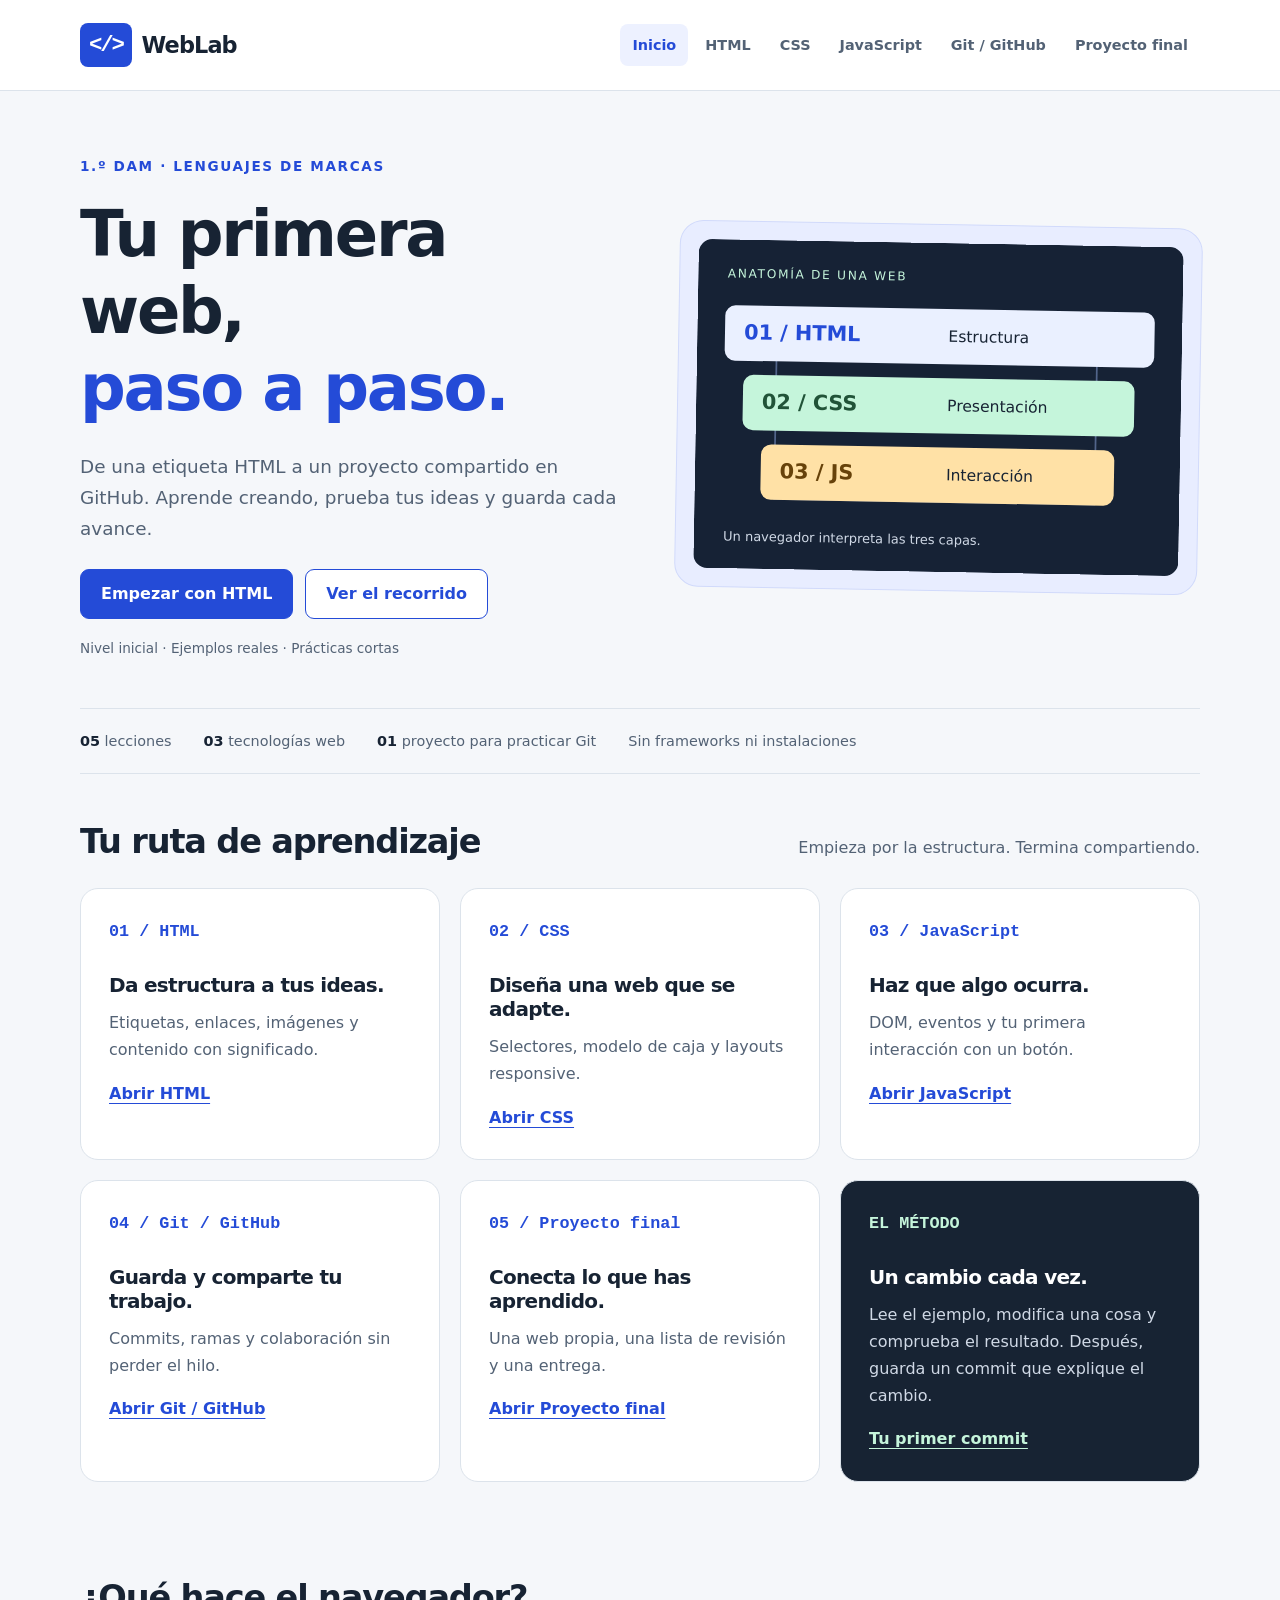
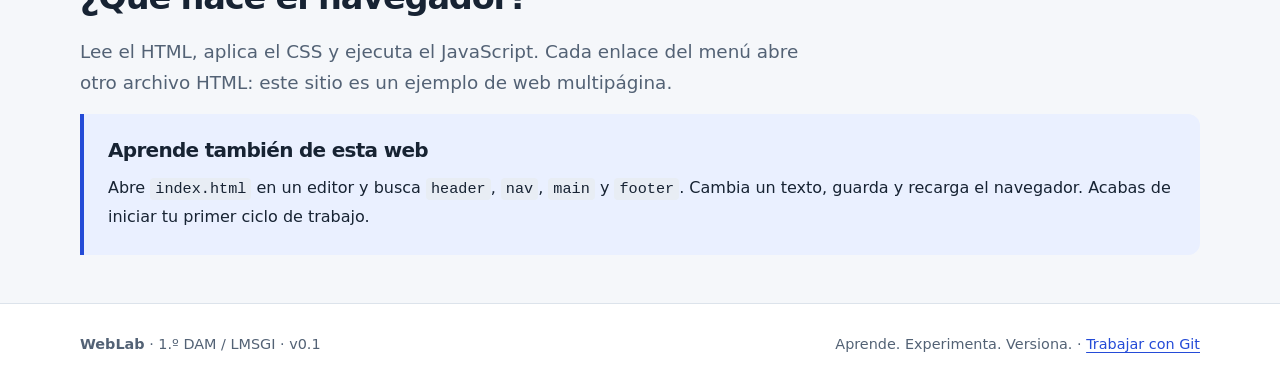
==== index.html @ 433b111e "Inicio del pryecto" ====
<!DOCTYPE html>
<html lang="es">
<head>
  <meta charset="UTF-8">
  <meta name="viewport" content="width=device-width, initial-scale=1">
  <meta name="description" content="Un minicurso práctico de HTML, CSS, JavaScript y Git para alumnado de 1.º DAM, módulo LMSGI.">
  <title>Tu primera web, paso a paso | WebLab · LMSGI</title>
  <link rel="icon" type="image/svg+xml" href="img/favicon.svg">
  <link rel="stylesheet" href="css/estilos.css">
  <script src="js/app.js" defer></script>
</head>
<body>
  <a class="skip-link" href="#contenido">Saltar al contenido</a>
  <header class="site-header">
    <div class="container header-inner">
      <a class="brand" href="index.html" aria-label="WebLab, inicio"><span class="brand-mark" aria-hidden="true">&lt;/&gt;</span> WebLab</a>
      <nav aria-label="Navegación principal"><ul class="nav-list"><li><a href="index.html" aria-current="page">Inicio</a></li><li><a href="html.html">HTML</a></li><li><a href="css.html">CSS</a></li><li><a href="javascript.html">JavaScript</a></li><li><a href="git-github.html">Git / GitHub</a></li><li><a href="proyecto.html">Proyecto final</a></li></ul></nav>
    </div>
  </header>
  <main id="contenido" class="container" tabindex="-1">

<section class="hero" aria-labelledby="inicio-titulo">
  <div><p class="eyebrow">1.º DAM · Lenguajes de marcas</p><h1 id="inicio-titulo">Tu primera web,<br><span>paso a paso.</span></h1><p class="lead">De una etiqueta HTML a un proyecto compartido en GitHub. Aprende creando, prueba tus ideas y guarda cada avance.</p>
  <div class="actions"><a class="button" href="html.html">Empezar con HTML</a><a class="button secondary" href="#ruta">Ver el recorrido</a></div><p class="hero-note">Nivel inicial · Ejemplos reales · Prácticas cortas</p></div>
  <div class="hero-media"><img src="img/web-stack.svg" width="560" height="380" alt="Una web combina HTML para la estructura, CSS para la presentación y JavaScript para la interacción."></div>
</section>
<div class="facts"><span><strong>05</strong> lecciones</span><span><strong>03</strong> tecnologías web</span><span><strong>01</strong> proyecto para practicar Git</span><span>Sin frameworks ni instalaciones</span></div>
<section id="ruta" class="section" aria-labelledby="ruta-titulo"><div class="section-title"><h2 id="ruta-titulo">Tu ruta de aprendizaje</h2><p>Empieza por la estructura. Termina compartiendo.</p></div><div class="cards"><article class="card"><span class="number">01 / HTML</span><h3>Da estructura a tus ideas.</h3><p>Etiquetas, enlaces, imágenes y contenido con significado.</p><a href="html.html">Abrir HTML</a></article><article class="card"><span class="number">02 / CSS</span><h3>Diseña una web que se adapte.</h3><p>Selectores, modelo de caja y layouts responsive.</p><a href="css.html">Abrir CSS</a></article><article class="card"><span class="number">03 / JavaScript</span><h3>Haz que algo ocurra.</h3><p>DOM, eventos y tu primera interacción con un botón.</p><a href="javascript.html">Abrir JavaScript</a></article><article class="card"><span class="number">04 / Git / GitHub</span><h3>Guarda y comparte tu trabajo.</h3><p>Commits, ramas y colaboración sin perder el hilo.</p><a href="git-github.html">Abrir Git / GitHub</a></article><article class="card"><span class="number">05 / Proyecto final</span><h3>Conecta lo que has aprendido.</h3><p>Una web propia, una lista de revisión y una entrega.</p><a href="proyecto.html">Abrir Proyecto final</a></article><article class="card highlight"><span class="number">EL MÉTODO</span><h3>Un cambio cada vez.</h3><p>Lee el ejemplo, modifica una cosa y comprueba el resultado. Después, guarda un commit que explique el cambio.</p><a href="git-github.html#primer-commit">Tu primer commit</a></article></div></section>
<section class="section" aria-labelledby="navegador-titulo"><h2 id="navegador-titulo">¿Qué hace el navegador?</h2><p class="lead">Lee el HTML, aplica el CSS y ejecuta el JavaScript. Cada enlace del menú abre otro archivo HTML: este sitio es un ejemplo de web multipágina.</p><div class="callout"><h3>Aprende también de esta web</h3><p>Abre <code>index.html</code> en un editor y busca <code>header</code>, <code>nav</code>, <code>main</code> y <code>footer</code>. Cambia un texto, guarda y recarga el navegador. Acabas de iniciar tu primer ciclo de trabajo.</p></div></section>
  </main>
  <footer class="site-footer">
    <div class="container footer-inner">
      <p><strong>WebLab</strong> · 1.º DAM / LMSGI · v0.1</p>
      <p>Aprende. Experimenta. Versiona. · <a href="git-github.html">Trabajar con Git</a></p>
    </div>
  </footer>
</body>
</html>
---- css/estilos.css ----
/* WebLab v0.1 · una hoja compartida para todas las páginas. */
:root {
  --ink: #172333;
  --muted: #536275;
  --paper: #f5f7fa;
  --blue: #244bd7;
  --line: #dce3eb;
  --mint: #c5f5db;
  --radius: 18px;
}
* { box-sizing: border-box; }
html { scroll-behavior: smooth; }
body { margin: 0; color: var(--ink); background: var(--paper); font: 1rem/1.7 system-ui, -apple-system, BlinkMacSystemFont, 'Segoe UI', sans-serif; }
img { display: block; max-width: 100%; height: auto; }
a { color: var(--blue); text-underline-offset: .22em; }
button, input { font: inherit; }
button, .button { min-height: 44px; }
button { cursor: pointer; }
:focus-visible { outline: 3px solid #b64500; outline-offset: 5px; }
.container { width: min(1120px, 90%); margin-inline: auto; }
.skip-link { position: absolute; top: -100px; left: 16px; z-index: 10; padding: 12px 20px; background: white; }
.skip-link:focus { top: 12px; }
.site-header { background: #fff; border-bottom: 1px solid var(--line); }
.header-inner { min-height: 90px; display: flex; align-items: center; justify-content: space-between; gap: 24px; flex-wrap: wrap; padding-block: 16px; }
.brand { display: inline-flex; gap: 10px; align-items: center; color: var(--ink); text-decoration: none; font-size: 1.4rem; font-weight: 800; letter-spacing: -.04em; }
.brand-mark { background: var(--blue); color: white; padding: 3px 9px; border-radius: 8px; font-family: monospace; letter-spacing: -.1em; }
.nav-list { display: flex; gap: 5px; flex-wrap: wrap; padding: 0; margin: 0; list-style: none; }
.nav-list a { display: block; padding: 9px 12px; border-radius: 8px; text-decoration: none; color: var(--muted); font-size: .9rem; font-weight: 600; }
.nav-list a:hover { background: #edf1ff; color: var(--blue); }
.nav-list a[aria-current='page'] { color: var(--blue); background: #edf1ff; }
.hero { padding: 64px 0 48px; display: grid; grid-template-columns: 1.05fr 1fr; gap: 48px; align-items: center; }
.eyebrow { margin: 0 0 18px; color: var(--blue); font-size: .85rem; font-weight: 750; letter-spacing: .12em; text-transform: uppercase; }
h1, h2, h3 { line-height: 1.2; letter-spacing: -.035em; }
h1 { font-size: clamp(2.5rem, 5vw, 4.4rem); margin: 0 0 24px; }
h1 span { color: var(--blue); }
h2 { font-size: clamp(1.6rem, 3vw, 2.1rem); margin: 0 0 18px; }
h3 { font-size: 1.25rem; margin: 0 0 12px; }
p { margin: 0 0 16px; }
.lead { color: var(--muted); font-size: 1.15rem; max-width: 62ch; }
.button { display: inline-flex; justify-content: center; align-items: center; border: 1px solid var(--blue); background: var(--blue); color: #fff; border-radius: 9px; padding: 10px 20px; font-weight: 650; text-decoration: none; }
.button:hover { background: #1835a9; }
.button.secondary { background: white; color: var(--blue); }
.actions { display: flex; gap: 12px; flex-wrap: wrap; margin-top: 25px; }
.hero-media { padding: 18px; background: #e8edff; border: 1px solid #d1dafb; border-radius: 24px; transform: rotate(1deg); }
.hero-note { font-size: .85rem; color: var(--muted); margin: 18px 0 0; }
.facts { display: flex; flex-wrap: wrap; gap: 14px 32px; padding: 20px 0; border-block: 1px solid var(--line); color: var(--muted); font-size: .9rem; }
.facts strong { color: var(--ink); }
.section { padding-block: 48px; }
.section-title { display: flex; justify-content: space-between; align-items: baseline; gap: 20px; flex-wrap: wrap; margin-bottom: 26px; }
.section-title h2 { margin: 0; }
.section-title p { color: var(--muted); margin: 0; }
.cards { display: grid; grid-template-columns: repeat(3, 1fr); gap: 20px; }
.card { position: relative; border: 1px solid var(--line); border-radius: var(--radius); background: white; padding: 28px; }
.card p { color: var(--muted); }
.card .number { display: inline-block; margin-bottom: 30px; color: var(--blue); font: 700 1.05rem/1.3 monospace; }
.card a { font-weight: 650; }
.card.highlight { background: var(--ink); color: #fff; }
.card.highlight p { color: #d0d9e6; }
.card.highlight a, .card.highlight .number { color: var(--mint); }
.callout { border-left: 4px solid var(--blue); background: #eaf0ff; border-radius: 0 12px 12px 0; padding: 24px; }
.callout p:last-child { margin: 0; }
.lesson-heading { padding-block: 48px 32px; }
.lesson-heading h1 { font-size: clamp(2.2rem, 4vw, 3.5rem); }
.lesson-heading .eyebrow { margin-bottom: 14px; }
.lesson-grid { display: grid; grid-template-columns: 240px minmax(0, 1fr); gap: 45px; align-items: start; padding-bottom: 56px; }
.lesson-aside { padding: 22px; border: 1px solid var(--line); border-radius: 14px; background: #fff; }
.lesson-aside h2 { font-size: 1rem; letter-spacing: 0; }
.lesson-aside ol { padding-left: 20px; margin: 0; }
.lesson-aside li { margin-bottom: 10px; }
.lesson-aside a { color: var(--muted); font-size: .9rem; }
.lesson-content { min-width: 0; }
.lesson-content section { scroll-margin-top: 24px; margin-bottom: 36px; }
.lesson-content ul, .lesson-content ol { padding-left: 25px; }
.lesson-content li { margin-bottom: 8px; }
.lesson-content figure { margin: 24px 0; padding: 20px; background: #fff; border: 1px solid var(--line); border-radius: var(--radius); }
figcaption { font-size: .9rem; color: var(--muted); margin-top: 12px; }
code { font-family: Consolas, 'Courier New', monospace; font-size: .95em; }
:not(pre) > code { padding: 2px 5px; background: #e8edf4; border-radius: 4px; overflow-wrap: anywhere; }
pre { background: #162235; color: #e5f1ff; border: 1px solid #263a57; padding: 24px; border-radius: 12px; overflow-x: auto; line-height: 1.65; font-size: .9rem; tab-size: 2; }
.activity { background: #e5f6ec; padding: 28px; border: 1px solid #bcdcc9; border-radius: var(--radius); }
.activity .eyebrow { color: #246441; margin-bottom: 10px; }
details { margin-top: 18px; }
summary { cursor: pointer; min-height: 44px; font-weight: 650; color: #215338; }
.demo { border: 1px solid var(--line); background: white; padding: 24px; border-radius: var(--radius); }
.demo-box { --padding: 20px; background: #eaf0ff; border: 2px solid var(--blue); padding: var(--padding); margin-top: 20px; border-radius: 10px; overflow-wrap: anywhere; }
.demo label { display: block; font-weight: 650; }
.demo input[type='range'] { width: min(360px, 100%); accent-color: var(--blue); min-height: 44px; }
.status { min-height: 1.7em; margin-top: 16px; font-weight: 600; }
.comparison { display: grid; grid-template-columns: 1fr 1fr; gap: 16px; }
.comparison .card { padding: 22px; }
.flow { display: flex; flex-wrap: wrap; gap: 8px; list-style: none; padding: 0 !important; counter-reset: stage; }
.flow li { background: #eaf0ff; border: 1px solid #cbd5f4; padding: 10px 14px; border-radius: 8px; font-size: .9rem; }
.flow li::before { counter-increment: stage; content: counter(stage) '. '; font-weight: 750; color: var(--blue); }
.table-scroll { overflow-x: auto; }
table { border-collapse: collapse; width: 100%; background: #fff; margin-block: 18px; }
caption { text-align: left; font-weight: 650; padding-bottom: 12px; }
th, td { text-align: left; padding: 14px; border: 1px solid var(--line); vertical-align: top; }
th { background: #eaf0ff; }
.lesson-pagination { display: flex; justify-content: space-between; gap: 20px; flex-wrap: wrap; border-top: 1px solid var(--line); padding-top: 22px; }
.checklist label { display: flex; gap: 12px; align-items: baseline; padding: 10px 0; }
.checklist input { width: 18px; height: 18px; accent-color: var(--blue); flex-shrink: 0; }
.site-footer { background: white; border-top: 1px solid var(--line); padding: 28px 0; }
.footer-inner { display: flex; justify-content: space-between; flex-wrap: wrap; gap: 16px; font-size: .9rem; color: var(--muted); }
.footer-inner p { margin: 0; }
@media (max-width: 900px) {
  .header-inner { justify-content: center; }
  .hero { gap: 28px; }
  .cards { grid-template-columns: repeat(2, 1fr); }
  .lesson-grid { grid-template-columns: 190px minmax(0, 1fr); gap: 24px; }
}
@media (max-width: 640px) {
  .container { width: 90%; }
  .header-inner { gap: 14px; }
  .nav-list { justify-content: center; }
  .nav-list a { padding: 8px 9px; }
  .hero { grid-template-columns: 1fr; padding-top: 36px; }
  .hero-media { transform: none; }
  .cards, .comparison, .lesson-grid { grid-template-columns: 1fr; }
  .card .number { margin-bottom: 18px; }
  .lesson-aside ol { display: flex; gap: 10px 28px; flex-wrap: wrap; }
  .lesson-aside li { margin: 0; }
  .section { padding-block: 34px; }
  pre { padding: 18px; }
}
@media (prefers-reduced-motion: reduce) { html { scroll-behavior: auto; } }
@media print {
  body { background: white; }
  .site-header, .lesson-aside, .lesson-pagination, .actions { display: none; }
  .hero, .lesson-grid { display: block; }
  pre { white-space: pre-wrap; background: #eee; color: #111; }
}
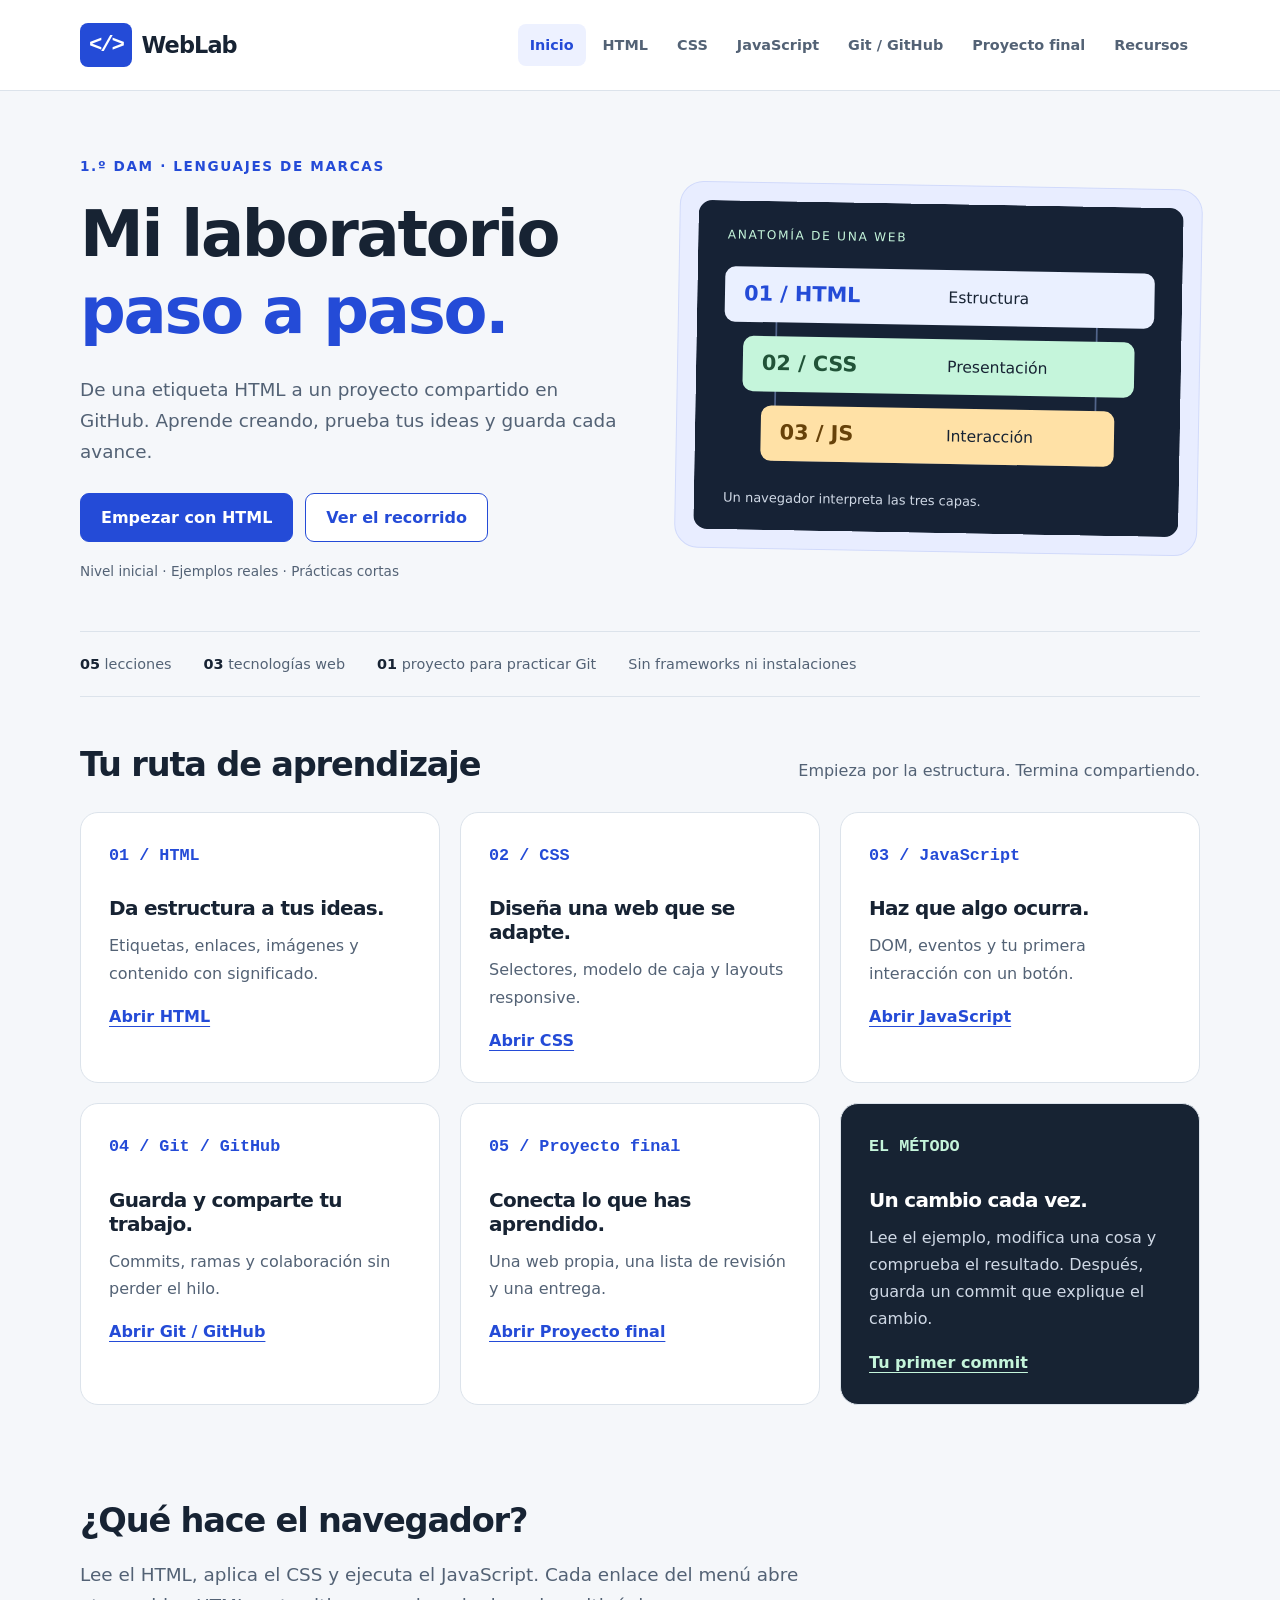
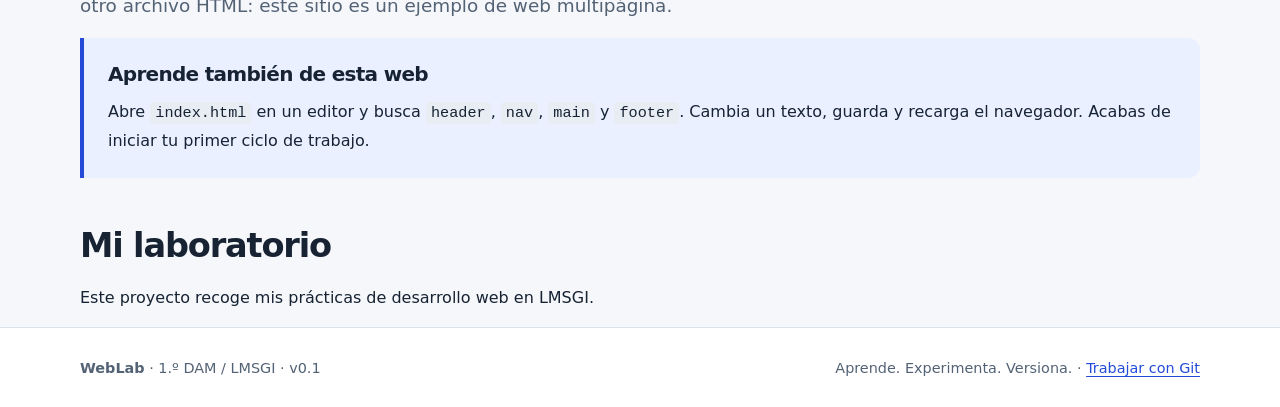
==== commit 3635608f: "Añade recursos y enlaza la página desde el menú" ====
--- a/index.html
+++ b/index.html
@@ -4,7 +4,7 @@
   <meta charset="UTF-8">
   <meta name="viewport" content="width=device-width, initial-scale=1">
   <meta name="description" content="Un minicurso práctico de HTML, CSS, JavaScript y Git para alumnado de 1.º DAM, módulo LMSGI.">
-  <title>Tu primera web, paso a paso | WebLab · LMSGI</title>
+  <title>Mi laboratorio</title>
   <link rel="icon" type="image/svg+xml" href="img/favicon.svg">
   <link rel="stylesheet" href="css/estilos.css">
   <script src="js/app.js" defer></script>
@@ -14,20 +14,24 @@
   <header class="site-header">
     <div class="container header-inner">
       <a class="brand" href="index.html" aria-label="WebLab, inicio"><span class="brand-mark" aria-hidden="true">&lt;/&gt;</span> WebLab</a>
-      <nav aria-label="Navegación principal"><ul class="nav-list"><li><a href="index.html" aria-current="page">Inicio</a></li><li><a href="html.html">HTML</a></li><li><a href="css.html">CSS</a></li><li><a href="javascript.html">JavaScript</a></li><li><a href="git-github.html">Git / GitHub</a></li><li><a href="proyecto.html">Proyecto final</a></li></ul></nav>
+      <nav aria-label="Navegación principal"><ul class="nav-list"><li><a href="index.html" aria-current="page">Inicio</a></li><li><a href="html.html">HTML</a></li><li><a href="css.html">CSS</a></li><li><a href="javascript.html">JavaScript</a></li><li><a href="git-github.html">Git / GitHub</a></li><li><a href="proyecto.html">Proyecto final</a></li><li><a href="recursos.html">Recursos</a></li></ul></nav>
     </div>
   </header>
   <main id="contenido" class="container" tabindex="-1">
 
 <section class="hero" aria-labelledby="inicio-titulo">
-  <div><p class="eyebrow">1.º DAM · Lenguajes de marcas</p><h1 id="inicio-titulo">Tu primera web,<br><span>paso a paso.</span></h1><p class="lead">De una etiqueta HTML a un proyecto compartido en GitHub. Aprende creando, prueba tus ideas y guarda cada avance.</p>
+  <div><p class="eyebrow">1.º DAM · Lenguajes de marcas</p><h1 id="inicio-titulo">Mi laboratorio<br><span>paso a paso.</span></h1><p class="lead">De una etiqueta HTML a un proyecto compartido en GitHub. Aprende creando, prueba tus ideas y guarda cada avance.</p>
   <div class="actions"><a class="button" href="html.html">Empezar con HTML</a><a class="button secondary" href="#ruta">Ver el recorrido</a></div><p class="hero-note">Nivel inicial · Ejemplos reales · Prácticas cortas</p></div>
   <div class="hero-media"><img src="img/web-stack.svg" width="560" height="380" alt="Una web combina HTML para la estructura, CSS para la presentación y JavaScript para la interacción."></div>
 </section>
 <div class="facts"><span><strong>05</strong> lecciones</span><span><strong>03</strong> tecnologías web</span><span><strong>01</strong> proyecto para practicar Git</span><span>Sin frameworks ni instalaciones</span></div>
 <section id="ruta" class="section" aria-labelledby="ruta-titulo"><div class="section-title"><h2 id="ruta-titulo">Tu ruta de aprendizaje</h2><p>Empieza por la estructura. Termina compartiendo.</p></div><div class="cards"><article class="card"><span class="number">01 / HTML</span><h3>Da estructura a tus ideas.</h3><p>Etiquetas, enlaces, imágenes y contenido con significado.</p><a href="html.html">Abrir HTML</a></article><article class="card"><span class="number">02 / CSS</span><h3>Diseña una web que se adapte.</h3><p>Selectores, modelo de caja y layouts responsive.</p><a href="css.html">Abrir CSS</a></article><article class="card"><span class="number">03 / JavaScript</span><h3>Haz que algo ocurra.</h3><p>DOM, eventos y tu primera interacción con un botón.</p><a href="javascript.html">Abrir JavaScript</a></article><article class="card"><span class="number">04 / Git / GitHub</span><h3>Guarda y comparte tu trabajo.</h3><p>Commits, ramas y colaboración sin perder el hilo.</p><a href="git-github.html">Abrir Git / GitHub</a></article><article class="card"><span class="number">05 / Proyecto final</span><h3>Conecta lo que has aprendido.</h3><p>Una web propia, una lista de revisión y una entrega.</p><a href="proyecto.html">Abrir Proyecto final</a></article><article class="card highlight"><span class="number">EL MÉTODO</span><h3>Un cambio cada vez.</h3><p>Lee el ejemplo, modifica una cosa y comprueba el resultado. Después, guarda un commit que explique el cambio.</p><a href="git-github.html#primer-commit">Tu primer commit</a></article></div></section>
 <section class="section" aria-labelledby="navegador-titulo"><h2 id="navegador-titulo">¿Qué hace el navegador?</h2><p class="lead">Lee el HTML, aplica el CSS y ejecuta el JavaScript. Cada enlace del menú abre otro archivo HTML: este sitio es un ejemplo de web multipágina.</p><div class="callout"><h3>Aprende también de esta web</h3><p>Abre <code>index.html</code> en un editor y busca <code>header</code>, <code>nav</code>, <code>main</code> y <code>footer</code>. Cambia un texto, guarda y recarga el navegador. Acabas de iniciar tu primer ciclo de trabajo.</p></div></section>
-  </main>
+<section>
+  <h2>Mi laboratorio</h2>
+  <p>Este proyecto recoge mis prácticas de desarrollo web en LMSGI.</p>
+</section>  
+</main>
   <footer class="site-footer">
     <div class="container footer-inner">
       <p><strong>WebLab</strong> · 1.º DAM / LMSGI · v0.1</p>
